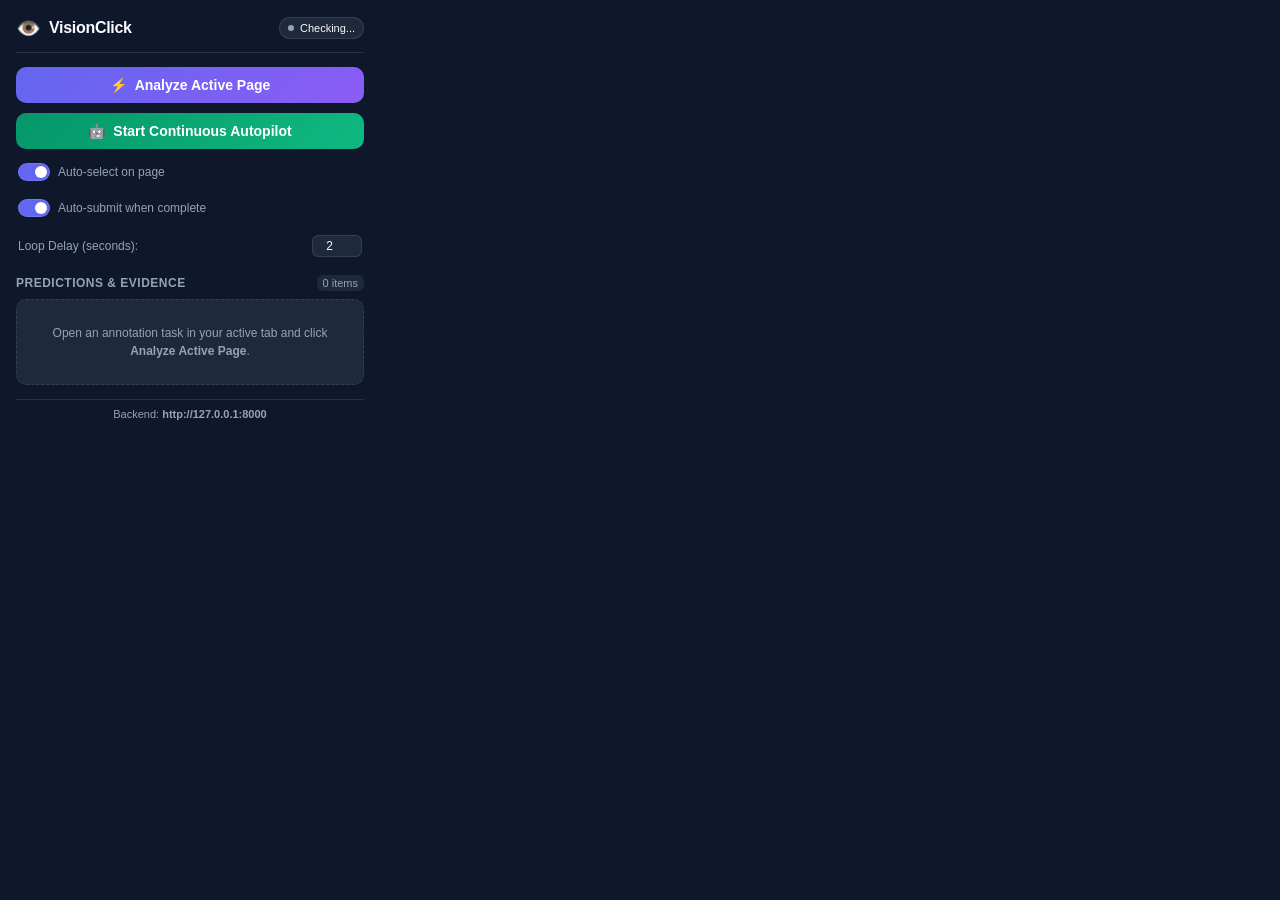
==== extension/popup/popup.html @ d07f84bc "first commit" ====
<!DOCTYPE html>
<html lang="en">
<head>
    <meta charset="UTF-8">
    <meta name="viewport" content="width=device-width, initial-scale=1.0">
    <title>VisionClick Copilot</title>
    <link rel="stylesheet" href="popup.css">
</head>
<body>
    <div class="container">
        <header class="header">
            <div class="brand">
                <span class="icon">👁️</span>
                <h1>VisionClick</h1>
            </div>
            <div class="backend-status" id="backend-status">
                <span class="dot"></span>
                <span id="backend-text">Checking...</span>
            </div>
        </header>

        <section class="controls">
            <button id="btn-analyze" class="btn-primary" type="button">
                <span class="btn-icon">⚡</span>
                <span id="btn-text">Analyze Active Page</span>
            </button>

            <button id="btn-autopilot" class="btn-autopilot" type="button">
                <span class="btn-icon">🤖</span>
                <span id="autopilot-text">Start Continuous Autopilot</span>
            </button>

            <div class="settings-row">
                <label class="toggle-container">
                    <input type="checkbox" id="auto-select-toggle" checked>
                    <span class="toggle-switch"></span>
                    <span class="toggle-label">Auto-select on page</span>
                </label>
            </div>

            <div class="settings-row">
                <label class="toggle-container">
                    <input type="checkbox" id="auto-submit-toggle" checked>
                    <span class="toggle-switch"></span>
                    <span class="toggle-label">Auto-submit when complete</span>
                </label>
            </div>

            <div class="settings-row">
                <span class="toggle-label">Loop Delay (seconds):</span>
                <input type="number" id="loop-delay-input" value="2" min="1" max="15" class="delay-input">
            </div>
        </section>


        <div id="status-message" class="status-message hidden"></div>

        <section class="results-section" id="results-section">
            <div class="section-header">
                <h2>Predictions & Evidence</h2>
                <span id="results-count" class="badge">0 items</span>
            </div>
            <div id="results-list" class="results-list">
                <div class="empty-state">
                    <p>Open an annotation task in your active tab and click <strong>Analyze Active Page</strong>.</p>
                </div>
            </div>
        </section>

        <footer class="footer">
            <span>Backend: <strong id="backend-url">http://127.0.0.1:8000</strong></span>
        </footer>
    </div>

    <script src="popup.js"></script>
</body>
</html>
---- extension/popup/popup.css ----
/* VisionClick Copilot - Popup Styles */
:root {
    --bg-primary: #0f172a;
    --bg-secondary: #1e293b;
    --bg-card: rgba(30, 41, 59, 0.8);
    --border: rgba(255, 255, 255, 0.1);
    --text-primary: #f8fafc;
    --text-secondary: #94a3b8;
    --accent: #6366f1;
    --accent-hover: #4f46e5;
    --success: #22c55e;
    --warning: #f59e0b;
    --error: #ef4444;
}

* {
    margin: 0;
    padding: 0;
    box-sizing: border-box;
    font-family: -apple-system, BlinkMacSystemFont, "Segoe UI", Roboto, sans-serif;
}

body {
    width: 380px;
    min-height: 480px;
    background: var(--bg-primary);
    color: var(--text-primary);
    font-size: 13px;
}

.container {
    padding: 16px;
    display: flex;
    flex-direction: column;
    gap: 14px;
}

/* Header */
.header {
    display: flex;
    justify-content: space-between;
    align-items: center;
    padding-bottom: 12px;
    border-bottom: 1px solid var(--border);
}

.brand {
    display: flex;
    align-items: center;
    gap: 8px;
}

.brand .icon {
    font-size: 20px;
}

.brand h1 {
    font-size: 16px;
    font-weight: 600;
    letter-spacing: -0.3px;
}

.backend-status {
    display: flex;
    align-items: center;
    gap: 6px;
    font-size: 11px;
    padding: 4px 8px;
    background: var(--bg-secondary);
    border: 1px solid var(--border);
    border-radius: 12px;
}

.backend-status .dot {
    width: 6px;
    height: 6px;
    border-radius: 50%;
    background: var(--text-secondary);
}

.backend-status.online .dot { background: var(--success); }
.backend-status.offline .dot { background: var(--error); }

/* Controls */
.controls {
    display: flex;
    flex-direction: column;
    gap: 10px;
}

.btn-primary {
    display: flex;
    align-items: center;
    justify-content: center;
    gap: 8px;
    width: 100%;
    padding: 10px 16px;
    background: linear-gradient(135deg, var(--accent), #8b5cf6);
    color: white;
    border: none;
    border-radius: 10px;
    font-size: 14px;
    font-weight: 600;
    cursor: pointer;
    transition: all 0.2s;
}

.btn-primary:hover {
    transform: translateY(-1px);
    box-shadow: 0 4px 14px rgba(99, 102, 241, 0.4);
}

.btn-autopilot {
    display: flex;
    align-items: center;
    justify-content: center;
    gap: 8px;
    width: 100%;
    padding: 10px 16px;
    background: linear-gradient(135deg, #059669, #10b981);
    color: white;
    border: none;
    border-radius: 10px;
    font-size: 14px;
    font-weight: 600;
    cursor: pointer;
    transition: all 0.2s;
}

.btn-autopilot:hover {
    transform: translateY(-1px);
    box-shadow: 0 4px 14px rgba(16, 185, 129, 0.4);
}

.btn-autopilot.running {
    background: linear-gradient(135deg, #dc2626, #ef4444);
    box-shadow: 0 0 16px rgba(239, 68, 68, 0.4);
}

.delay-input {
    width: 50px;
    background: var(--bg-secondary);
    border: 1px solid var(--border);
    color: var(--text-primary);
    border-radius: 6px;
    padding: 3px 6px;
    font-size: 12px;
    text-align: center;
}


.btn-primary:disabled {
    opacity: 0.6;
    cursor: not-allowed;
    transform: none;
}

.settings-row {
    display: flex;
    justify-content: space-between;
    align-items: center;
    padding: 4px 2px;
}

.toggle-container {
    display: flex;
    align-items: center;
    gap: 8px;
    cursor: pointer;
}

.toggle-container input {
    display: none;
}

.toggle-switch {
    width: 32px;
    height: 18px;
    background: var(--bg-secondary);
    border: 1px solid var(--border);
    border-radius: 10px;
    position: relative;
    transition: background 0.2s;
}

.toggle-switch::after {
    content: '';
    position: absolute;
    width: 12px;
    height: 12px;
    border-radius: 50%;
    background: white;
    top: 2px;
    left: 2px;
    transition: transform 0.2s;
}

.toggle-container input:checked + .toggle-switch {
    background: var(--accent);
}

.toggle-container input:checked + .toggle-switch::after {
    transform: translateX(14px);
}

.toggle-label {
    font-size: 12px;
    color: var(--text-secondary);
}

/* Status Message */
.status-message {
    padding: 8px 12px;
    border-radius: 8px;
    font-size: 12px;
}

.status-message.info {
    background: rgba(99, 102, 241, 0.15);
    color: #a5b4fc;
    border: 1px solid rgba(99, 102, 241, 0.3);
}

.status-message.error {
    background: rgba(239, 68, 68, 0.15);
    color: #fca5a5;
    border: 1px solid rgba(239, 68, 68, 0.3);
}

.status-message.success {
    background: rgba(34, 197, 94, 0.15);
    color: #86efac;
    border: 1px solid rgba(34, 197, 94, 0.3);
}

.hidden {
    display: none;
}

/* Results Section */
.results-section {
    display: flex;
    flex-direction: column;
    gap: 8px;
}

.section-header {
    display: flex;
    justify-content: space-between;
    align-items: center;
}

.section-header h2 {
    font-size: 12px;
    font-weight: 600;
    text-transform: uppercase;
    letter-spacing: 0.5px;
    color: var(--text-secondary);
}

.badge {
    font-size: 11px;
    padding: 2px 6px;
    background: var(--bg-secondary);
    border-radius: 6px;
    color: var(--text-secondary);
}

.results-list {
    max-height: 250px;
    overflow-y: auto;
    display: flex;
    flex-direction: column;
    gap: 8px;
}

.empty-state {
    text-align: center;
    padding: 24px 12px;
    color: var(--text-secondary);
    background: var(--bg-secondary);
    border: 1px dashed var(--border);
    border-radius: 10px;
    font-size: 12px;
    line-height: 1.5;
}

.result-card {
    background: var(--bg-secondary);
    border: 1px solid var(--border);
    border-radius: 10px;
    padding: 10px 12px;
    display: flex;
    flex-direction: column;
    gap: 6px;
}

.result-header {
    display: flex;
    justify-content: space-between;
    align-items: center;
}

.result-decision {
    display: flex;
    align-items: center;
    gap: 6px;
    font-weight: 600;
    font-size: 13px;
}

.result-decision.true { color: var(--success); }
.result-decision.false { color: var(--error); }

.result-confidence {
    font-size: 11px;
    color: var(--text-secondary);
}

.result-text {
    font-size: 12px;
    line-height: 1.4;
    color: var(--text-primary);
}

.result-reason {
    font-size: 11px;
    color: var(--text-secondary);
    background: rgba(255, 255, 255, 0.03);
    padding: 4px 6px;
    border-radius: 4px;
    border-left: 2px solid var(--accent);
}

/* Footer */
.footer {
    margin-top: auto;
    padding-top: 8px;
    border-top: 1px solid var(--border);
    font-size: 11px;
    color: var(--text-secondary);
    text-align: center;
}
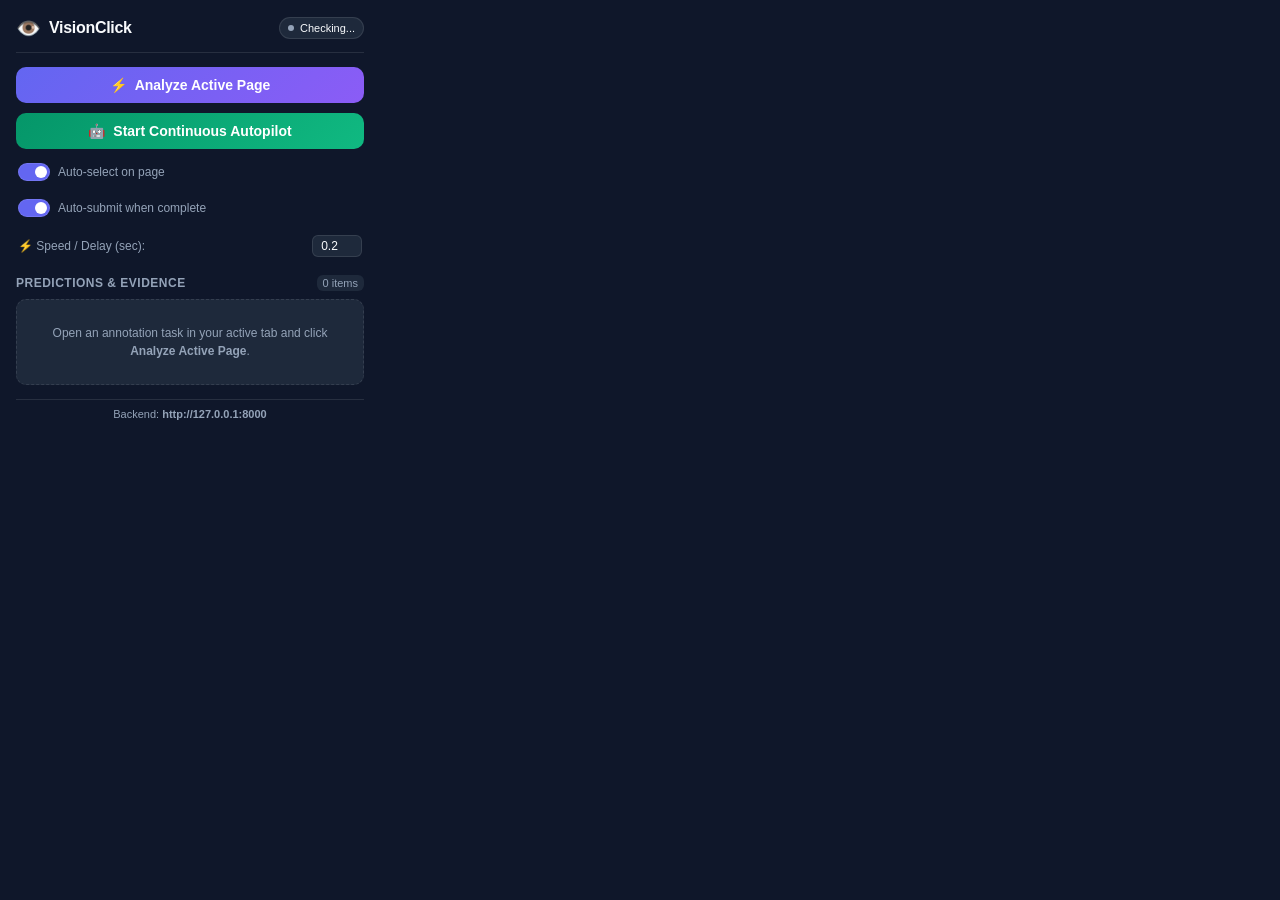
==== commit c04c8e23: "Turbo-charge Autopilot speed with sub-second parallel execution and fast DOM transition watcher" ====
--- a/extension/popup/popup.html
+++ b/extension/popup/popup.html
@@ -47,8 +47,8 @@
             </div>
 
             <div class="settings-row">
-                <span class="toggle-label">Loop Delay (seconds):</span>
-                <input type="number" id="loop-delay-input" value="2" min="1" max="15" class="delay-input">
+                <span class="toggle-label">⚡ Speed / Delay (sec):</span>
+                <input type="number" id="loop-delay-input" value="0.2" min="0.1" max="10" step="0.1" class="delay-input">
             </div>
         </section>
 
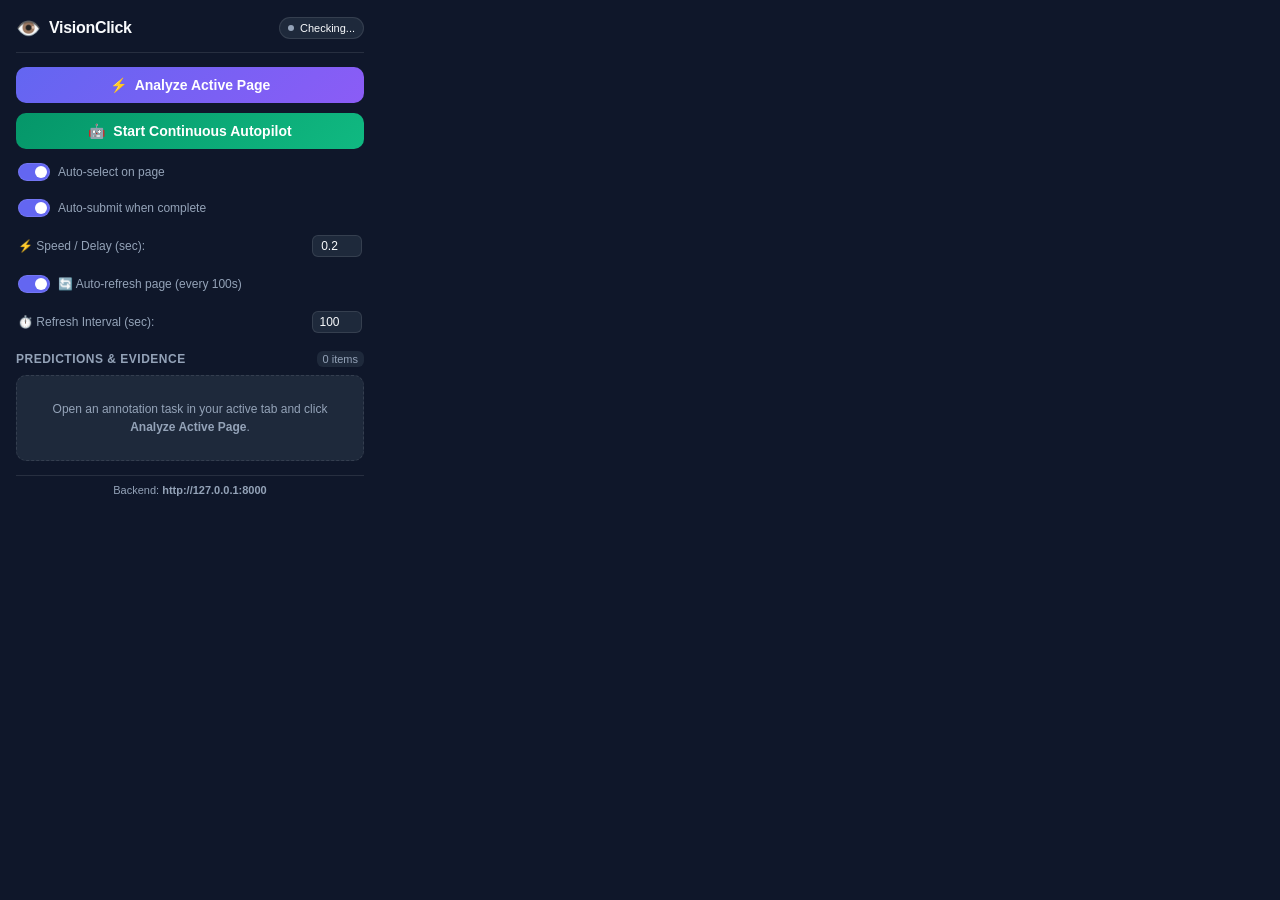
==== commit 4b9ede56: "Auto-detect and click 'Try again' recovery button and auto-refresh page every 100 seconds" ====
--- a/extension/popup/popup.html
+++ b/extension/popup/popup.html
@@ -50,6 +50,19 @@
                 <span class="toggle-label">⚡ Speed / Delay (sec):</span>
                 <input type="number" id="loop-delay-input" value="0.2" min="0.1" max="10" step="0.1" class="delay-input">
             </div>
+
+            <div class="settings-row">
+                <label class="toggle-container">
+                    <input type="checkbox" id="auto-refresh-toggle" checked>
+                    <span class="toggle-switch"></span>
+                    <span class="toggle-label">🔄 Auto-refresh page (every 100s)</span>
+                </label>
+            </div>
+
+            <div class="settings-row">
+                <span class="toggle-label">⏱️ Refresh Interval (sec):</span>
+                <input type="number" id="refresh-interval-input" value="100" min="20" max="600" step="10" class="delay-input">
+            </div>
         </section>
 
 
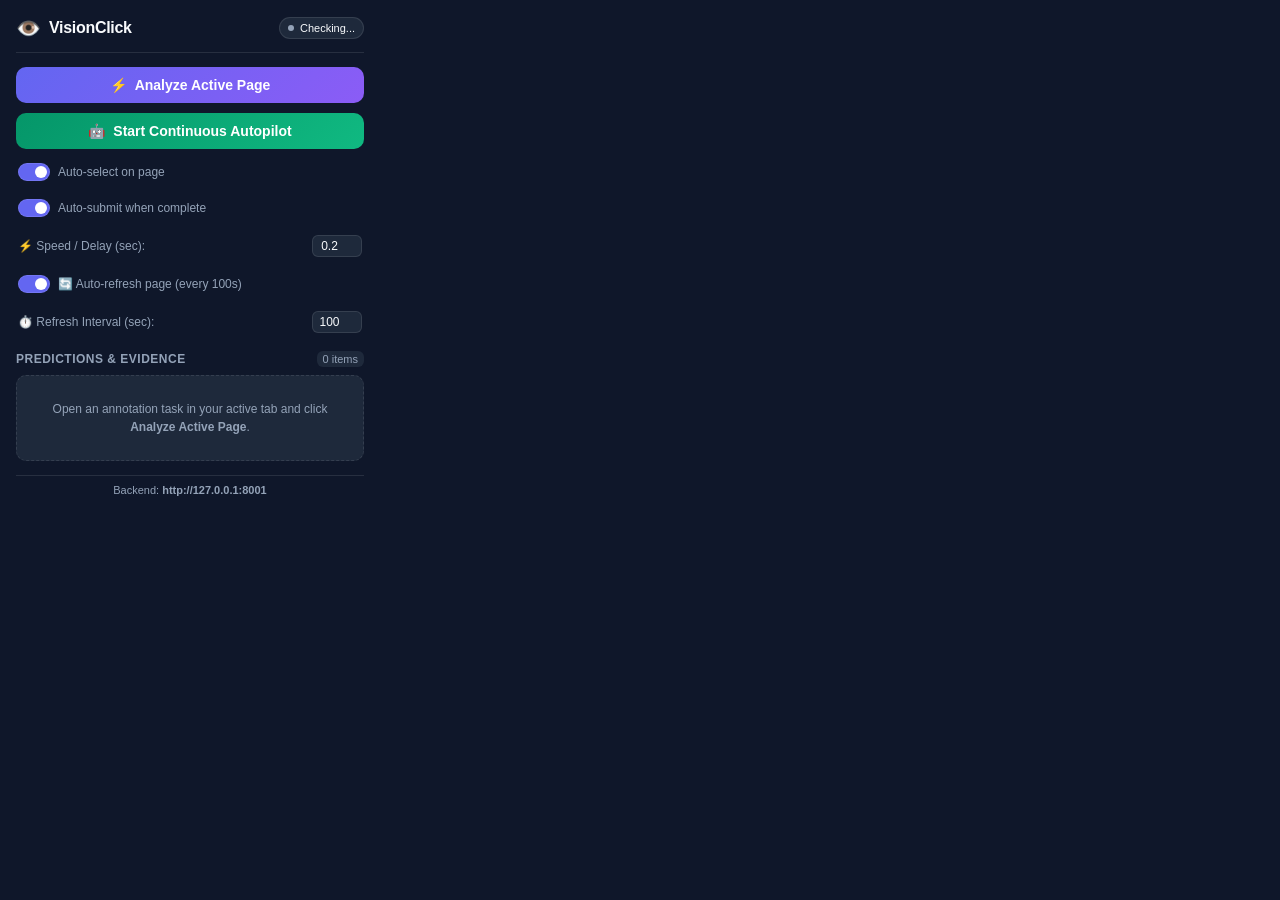
==== commit 2ba92272: "Auto-detect and proxy backend health checks through service worker on port 8001" ====
--- a/extension/popup/popup.html
+++ b/extension/popup/popup.html
@@ -81,7 +81,7 @@
         </section>
 
         <footer class="footer">
-            <span>Backend: <strong id="backend-url">http://127.0.0.1:8000</strong></span>
+            <span>Backend: <strong id="backend-url">http://127.0.0.1:8001</strong></span>
         </footer>
     </div>
 
